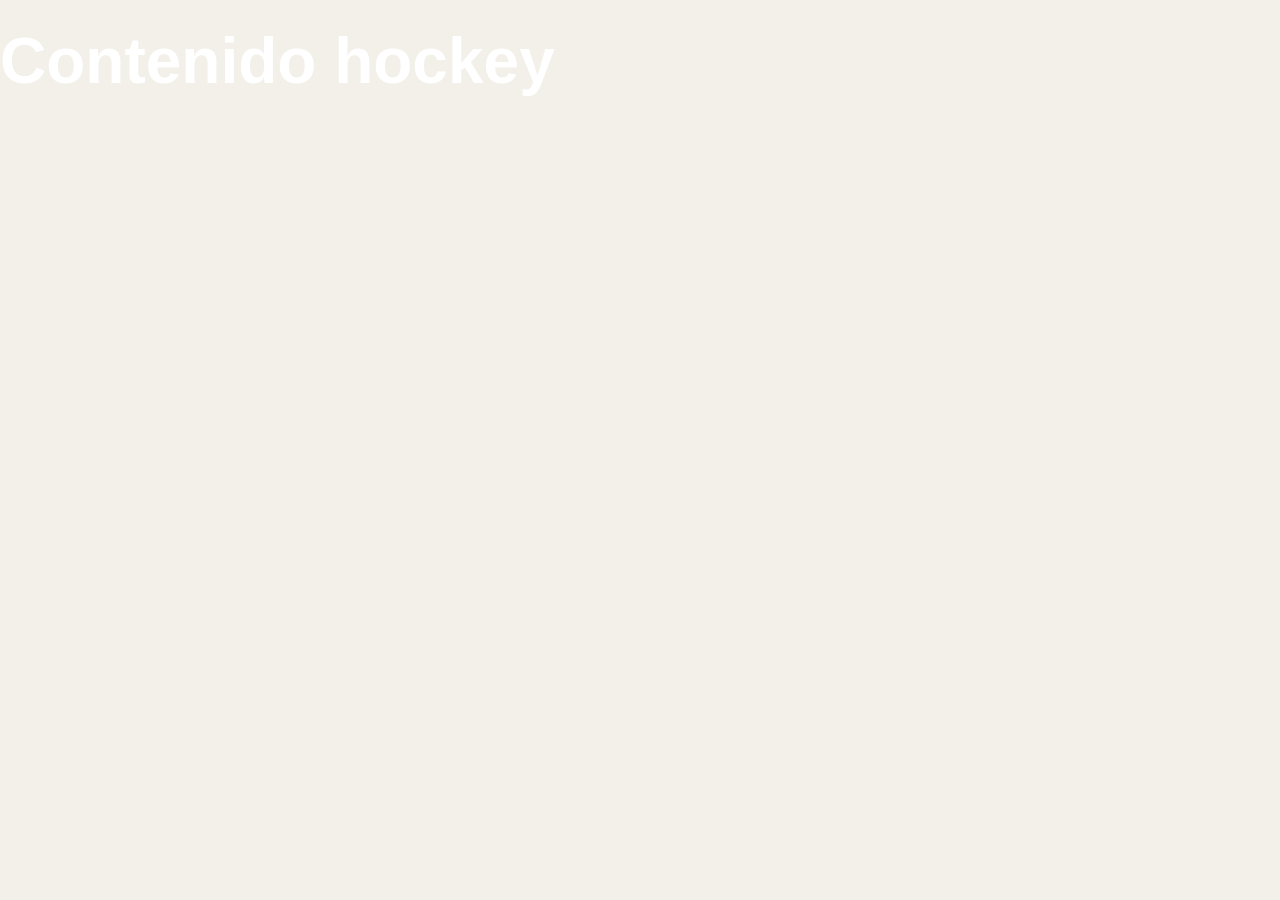
==== paginas/expediente.html @ 1c535597 "nueva actividad" ====
<!DOCTYPE html>
<html lang="en">
<head>
    <meta charset="UTF-8">
    <meta name="viewport" content="width=device-width, initial-scale=1.0">
    <link rel="stylesheet" href="../estilos.css">
    <title>Expediente</title>
</head>
<body>
    <h1>Contenido hockey</h1>
</body>
</html>
---- estilos.css ----
body {
    font-family: Arial, Helvetica, sans-serif;
    margin: 0;
    background-color: #f2f0e8;
    color: #171717;
    font-size: 16px;
    line-height: 1.6;
}

header {
    background-color: #171717;
    color: #f2f0e8;
    text-align: center;
    padding: 60px 30px;
}

header p {
    color: #3ffff5;
    font-size: 1rem;
    font-weight: 700;
    margin: 10px 0;
}

h1 {
    color: #ffffff;
    font-size: 4rem;
    font-weight: 700;
    margin: 10px 0;
}

nav{
    background-color: #3fffec;
    text-align: center;
    padding: 15px;
}

nav a{
    color: #171717;
    font-weight: 700;
    text-decoration: none;
    margin: 0 12px;
}

nav a:hover{
    color: rgb(79, 32, 247)
}

main {
    max-width: 900px;
    margin: auto;
    padding: 40px 30px;
}

section {
    background-color: #ffffff;
    margin-bottom: 24px;
    padding: 30px;
}

h2 {
    color: #171717;
    font-size: 1.8rem;
    font-weight: 700;
    margin-top: 0;
}

p {
    margin-bottom: 16px;
}

ul {
    line-height: 1.9;
}

ol {
    line-height: 1.9;
}

li {
    margin-bottom: 8px;
}
.excusa{
    background-color: #f4f4f4;
    padding: 20px;
    margin-bottom: 16px;
}

.excusa h3{
    color: #11aff8;
    margin-top: 0;
}
#estado{
    background-color: #171717;
    color: ghostwhite;
}

#estado h2{
    color: ghostwhite;
}

footer {
    background-color: #3ffcff;
    color: #171717;
    text-align: center;
    padding: 24px;
}

footer p {
    font-weight: 700;
    margin: 0;
}
body > img {
    display: block;
    width: 400px;
    max-width: 100%;
    margin: 20px auto;
}
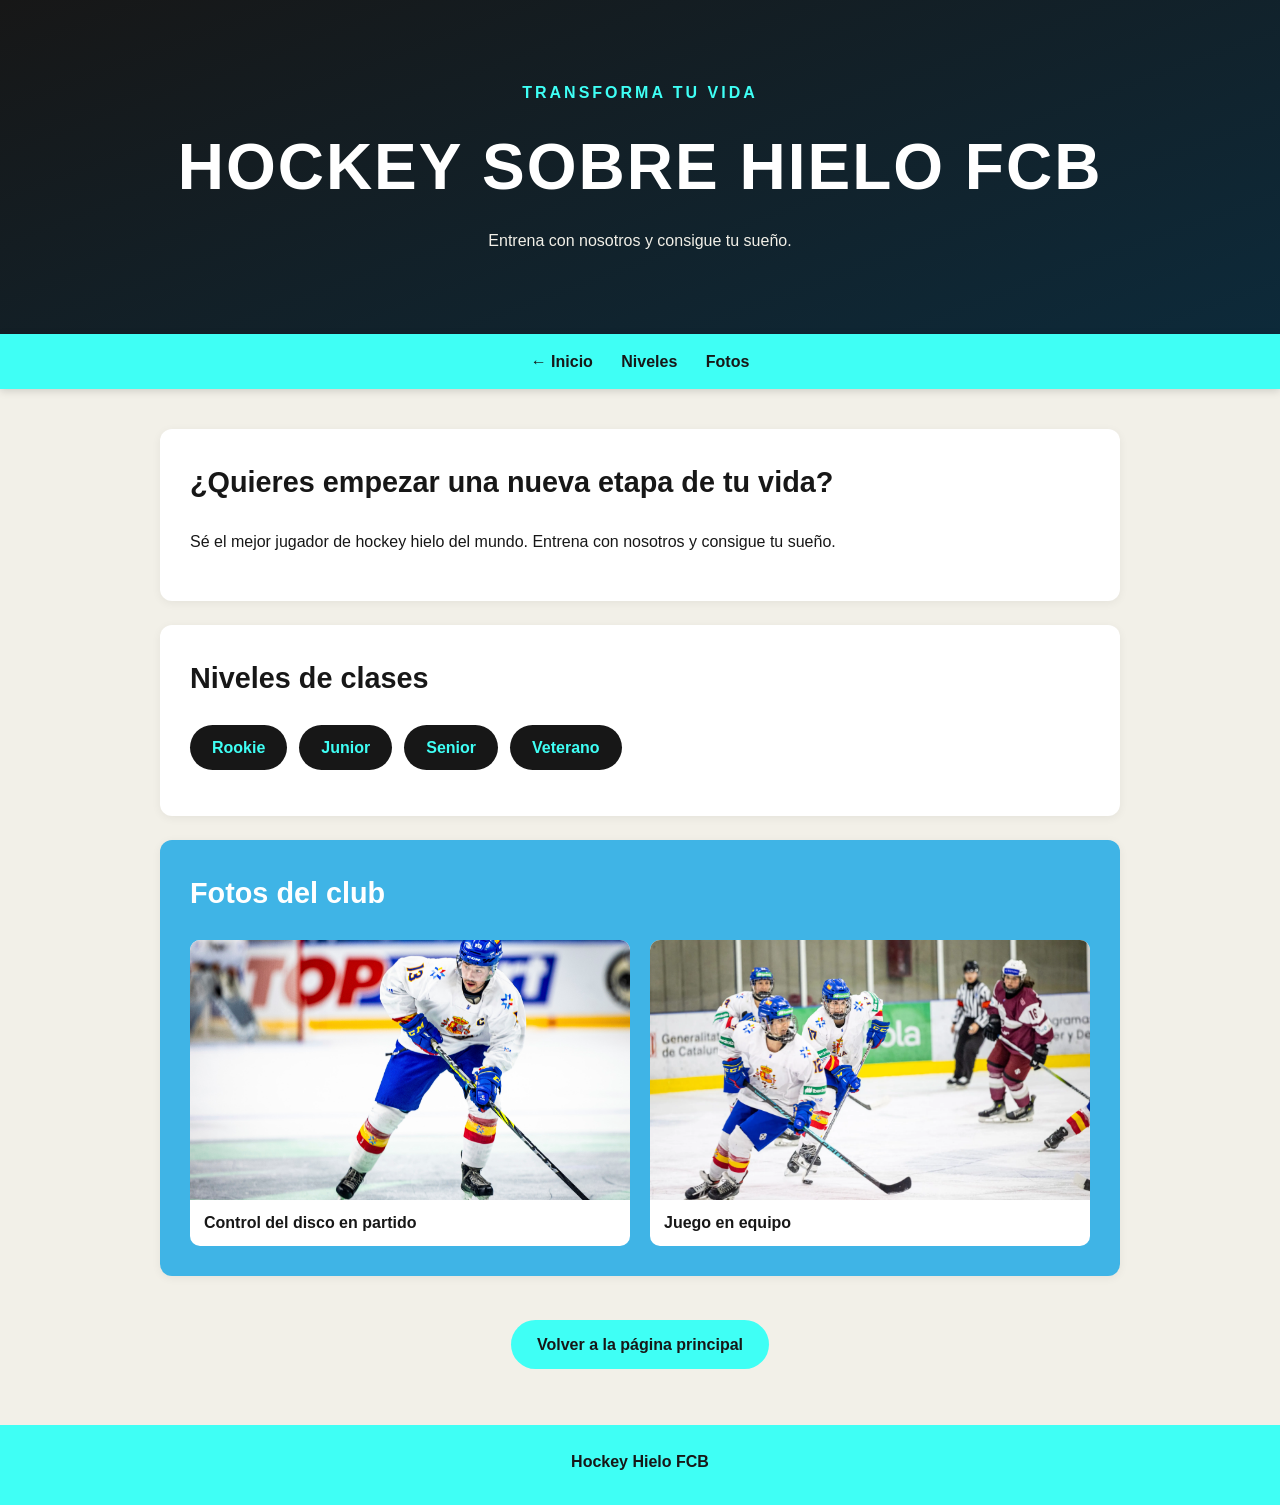
==== commit e7b4b1f5: "expediente" ====
--- a/paginas/expediente.html
+++ b/paginas/expediente.html
@@ -1,12 +1,86 @@
 <!DOCTYPE html>
-<html lang="en">
+<html lang="es">
+
 <head>
     <meta charset="UTF-8">
     <meta name="viewport" content="width=device-width, initial-scale=1.0">
+    <meta name="description" content="Hockey sobre hielo FCB: niveles de clases y fotos del club">
+
+    <title>Hockey Hielo FCB</title>
+
     <link rel="stylesheet" href="../estilos.css">
-    <title>Expediente</title>
+    <link rel="icon" href="data:image/svg+xml,<svg xmlns='http://www.w3.org/2000/svg' viewBox='0 0 100 100'><text y='.9em' font-size='90'>🏒</text></svg>">
 </head>
-<body>
-    <h1>Contenido hockey</h1>
+
+<body class="expediente">
+
+    <header>
+        <p class="etiqueta">TRANSFORMA TU VIDA</p>
+
+        <h1>HOCKEY SOBRE HIELO FCB</h1>
+
+        <p>Entrena con nosotros y consigue tu sueño.</p>
+    </header>
+
+    <nav>
+        <a href="../index.html">← Inicio</a>
+        <a href="#niveles">Niveles</a>
+        <a href="#fotos">Fotos</a>
+    </nav>
+
+    <main>
+
+        <section>
+            <h2>¿Quieres empezar una nueva etapa de tu vida?</h2>
+
+            <p>
+                Sé el mejor jugador de hockey hielo del mundo. Entrena con nosotros y consigue tu sueño.
+            </p>
+        </section>
+
+        <section id="niveles">
+            <h2>Niveles de clases</h2>
+
+            <ul class="niveles">
+                <li>Rookie</li>
+                <li>Junior</li>
+                <li>Senior</li>
+                <li>Veterano</li>
+            </ul>
+        </section>
+
+        <section id="fotos" class="HockeyHielo">
+            <h2>Fotos del club</h2>
+
+            <div class="galeria">
+                <figure>
+                    <img src="../img/fotohockeymariapla.jpg" alt="Jugador del club controlando el disco en la pista">
+                    <figcaption>Control del disco en partido</figcaption>
+                </figure>
+
+                <figure>
+                    <img src="../img/hockeyyyyy.webp" alt="Jugadores del club durante un partido">
+                    <figcaption>Juego en equipo</figcaption>
+                </figure>
+            </div>
+        </section>
+
+        <!-- Pendiente: añadir aquí un vídeo, un audio o un mapa cuando tengas los archivos.
+        <video src="" controls></video>
+        <audio src="" controls></audio>
+        <iframe src="" frameborder="0"></iframe>
+        -->
+
+        <p class="centrado">
+            <a class="boton" href="../index.html#archivo">Volver a la página principal</a>
+        </p>
+
+    </main>
+
+    <footer>
+        <p>Hockey Hielo FCB</p>
+    </footer>
+
 </body>
-</html>+
+</html>
--- a/estilos.css
+++ b/estilos.css
@@ -1,64 +1,115 @@
+/* ===== Colores ===== */
+:root {
+    --oscuro: #171717;
+    --claro: #f2f0e8;
+    --hielo: #3ffff5;
+    --azul: #11aff8;
+    --blanco: #ffffff;
+}
+
+html {
+    scroll-behavior: smooth;
+}
+
 body {
     font-family: Arial, Helvetica, sans-serif;
     margin: 0;
-    background-color: #f2f0e8;
-    color: #171717;
+    background-color: var(--claro);
+    color: var(--oscuro);
     font-size: 16px;
     line-height: 1.6;
 }
 
+img {
+    max-width: 100%;
+    display: block;
+}
+
+/* ===== Cabecera ===== */
 header {
-    background-color: #171717;
-    color: #f2f0e8;
+    background: linear-gradient(160deg, #171717 0%, #0d2a3a 100%);
+    color: var(--claro);
     text-align: center;
-    padding: 60px 30px;
+    padding: 70px 30px;
 }
 
 header p {
-    color: #3ffff5;
-    font-size: 1rem;
-    font-weight: 700;
     margin: 10px 0;
 }
 
+header .etiqueta {
+    color: var(--hielo);
+    font-weight: 700;
+    letter-spacing: 3px;
+}
+
 h1 {
-    color: #ffffff;
-    font-size: 4rem;
+    color: var(--blanco);
+    font-size: clamp(2.4rem, 7vw, 4rem);
     font-weight: 700;
     margin: 10px 0;
-}
-
-nav{
-    background-color: #3fffec;
+    letter-spacing: 2px;
+}
+
+/* ===== Botón ===== */
+.boton {
+    display: inline-block;
+    background-color: var(--hielo);
+    color: var(--oscuro);
+    font-weight: 700;
+    text-decoration: none;
+    padding: 12px 26px;
+    border-radius: 30px;
+    margin-top: 20px;
+    transition: transform 0.2s, background-color 0.2s;
+}
+
+.boton:hover {
+    background-color: var(--blanco);
+    transform: translateY(-2px);
+}
+
+/* ===== Menú ===== */
+nav {
+    background-color: var(--hielo);
     text-align: center;
     padding: 15px;
-}
-
-nav a{
-    color: #171717;
+    position: sticky;
+    top: 0;
+    z-index: 10;
+    box-shadow: 0 2px 8px rgba(0, 0, 0, 0.15);
+}
+
+nav a {
+    color: var(--oscuro);
     font-weight: 700;
     text-decoration: none;
     margin: 0 12px;
-}
-
-nav a:hover{
-    color: rgb(79, 32, 247)
-}
-
+    display: inline-block;
+}
+
+nav a:hover {
+    color: rgb(79, 32, 247);
+}
+
+/* ===== Contenido ===== */
 main {
-    max-width: 900px;
+    max-width: 960px;
     margin: auto;
-    padding: 40px 30px;
+    padding: 40px 20px;
 }
 
 section {
-    background-color: #ffffff;
+    background-color: var(--blanco);
     margin-bottom: 24px;
     padding: 30px;
+    border-radius: 12px;
+    box-shadow: 0 2px 10px rgba(0, 0, 0, 0.06);
+    scroll-margin-top: 70px;
 }
 
 h2 {
-    color: #171717;
+    color: var(--oscuro);
     font-size: 1.8rem;
     font-weight: 700;
     margin-top: 0;
@@ -68,50 +119,182 @@
     margin-bottom: 16px;
 }
 
-ul {
-    line-height: 1.9;
-}
-
-ol {
-    line-height: 1.9;
-}
-
 li {
     margin-bottom: 8px;
 }
-.excusa{
+
+.centrado {
+    text-align: center;
+}
+
+/* Intro con foto al lado */
+.intro {
+    display: flex;
+    gap: 30px;
+    align-items: center;
+}
+
+.intro img {
+    width: 260px;
+    border-radius: 12px;
+}
+
+/* ===== Tarjetas de clases ===== */
+.tarjetas {
+    display: grid;
+    grid-template-columns: repeat(2, 1fr);
+    gap: 16px;
+}
+
+.excusa {
     background-color: #f4f4f4;
     padding: 20px;
-    margin-bottom: 16px;
-}
-
-.excusa h3{
-    color: #11aff8;
+    border-radius: 10px;
+    border-left: 5px solid var(--azul);
+    transition: transform 0.2s;
+}
+
+.excusa:hover {
+    transform: translateY(-4px);
+}
+
+.excusa h3 {
+    color: var(--azul);
     margin-top: 0;
 }
-#estado{
-    background-color: #171717;
+
+.excusa p {
+    margin-bottom: 0;
+}
+
+/* ===== Pasos del entrenamiento ===== */
+.pasos {
+    list-style: none;
+    counter-reset: paso;
+    padding: 0;
+}
+
+.pasos li {
+    counter-increment: paso;
+    display: flex;
+    align-items: center;
+    gap: 14px;
+    margin-bottom: 12px;
+}
+
+.pasos li::before {
+    content: counter(paso);
+    background-color: var(--oscuro);
+    color: var(--hielo);
+    font-weight: 700;
+    min-width: 34px;
+    height: 34px;
+    border-radius: 50%;
+    display: flex;
+    align-items: center;
+    justify-content: center;
+}
+
+/* ===== Estado ===== */
+#estado {
+    background-color: var(--oscuro);
     color: ghostwhite;
 }
 
-#estado h2{
+#estado h2 {
     color: ghostwhite;
 }
 
+.operativo {
+    color: #4ade80;
+    font-weight: 700;
+    font-size: 1.2rem;
+    margin-bottom: 4px;
+}
+
+/* ===== Página del club ===== */
+.niveles {
+    list-style: none;
+    padding: 0;
+    display: flex;
+    flex-wrap: wrap;
+    gap: 12px;
+}
+
+.niveles li {
+    background-color: var(--oscuro);
+    color: var(--hielo);
+    font-weight: 700;
+    padding: 10px 22px;
+    border-radius: 30px;
+    margin: 0;
+}
+
+.HockeyHielo {
+    background-color: #3fb4e6;
+}
+
+.HockeyHielo h2 {
+    color: var(--blanco);
+}
+
+.galeria {
+    display: grid;
+    grid-template-columns: repeat(2, 1fr);
+    gap: 20px;
+}
+
+.galeria figure {
+    margin: 0;
+    background-color: var(--blanco);
+    border-radius: 10px;
+    overflow: hidden;
+}
+
+.galeria img {
+    width: 100%;
+    height: 260px;
+    object-fit: cover;
+}
+
+.galeria figcaption {
+    padding: 10px 14px;
+    font-weight: 700;
+}
+
+/* ===== Pie ===== */
 footer {
-    background-color: #3ffcff;
-    color: #171717;
+    background-color: var(--hielo);
+    color: var(--oscuro);
     text-align: center;
     padding: 24px;
 }
 
 footer p {
     font-weight: 700;
-    margin: 0;
-}
-body > img {
-    display: block;
-    width: 400px;
-    max-width: 100%;
-    margin: 20px auto;
-}+    margin: 0 0 6px;
+}
+
+footer a {
+    color: var(--oscuro);
+}
+
+/* ===== Móvil ===== */
+@media (max-width: 700px) {
+    .intro {
+        flex-direction: column;
+    }
+
+    .intro img {
+        width: 100%;
+    }
+
+    .tarjetas,
+    .galeria {
+        grid-template-columns: 1fr;
+    }
+
+    section {
+        padding: 22px;
+    }
+}
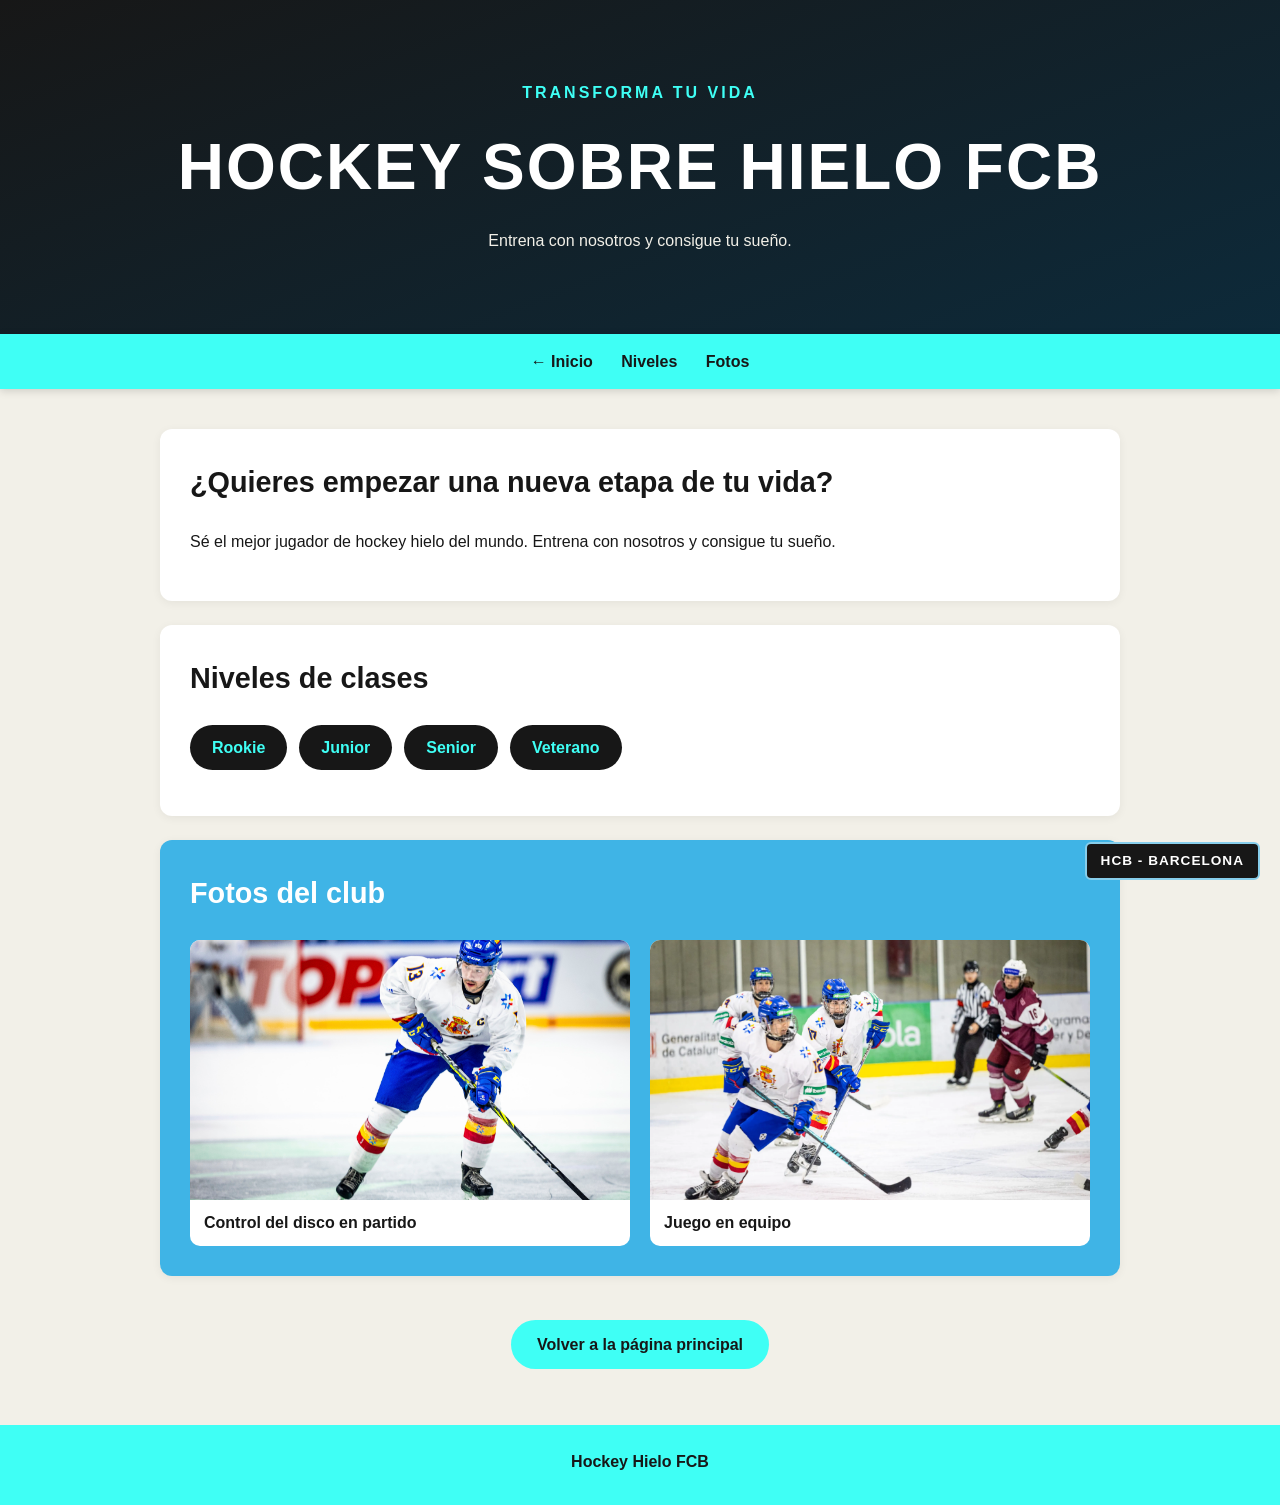
==== commit e5c7a8a3: "nueva subida" ====
--- a/paginas/expediente.html
+++ b/paginas/expediente.html
@@ -13,6 +13,8 @@
 </head>
 
 <body class="expediente">
+
+    <div class="fijo">HCB - BARCELONA</div>
 
     <header>
         <p class="etiqueta">TRANSFORMA TU VIDA</p>
--- a/estilos.css
+++ b/estilos.css
@@ -1,4 +1,4 @@
-/* ===== Colores ===== */
+
 :root {
     --oscuro: #171717;
     --claro: #f2f0e8;
@@ -25,7 +25,7 @@
     display: block;
 }
 
-/* ===== Cabecera ===== */
+
 header {
     background: linear-gradient(160deg, #171717 0%, #0d2a3a 100%);
     color: var(--claro);
@@ -51,7 +51,7 @@
     letter-spacing: 2px;
 }
 
-/* ===== Botón ===== */
+
 .boton {
     display: inline-block;
     background-color: var(--hielo);
@@ -69,7 +69,7 @@
     transform: translateY(-2px);
 }
 
-/* ===== Menú ===== */
+
 nav {
     background-color: var(--hielo);
     text-align: center;
@@ -92,7 +92,7 @@
     color: rgb(79, 32, 247);
 }
 
-/* ===== Contenido ===== */
+
 main {
     max-width: 960px;
     margin: auto;
@@ -127,7 +127,7 @@
     text-align: center;
 }
 
-/* Intro con foto al lado */
+
 .intro {
     display: flex;
     gap: 30px;
@@ -139,7 +139,6 @@
     border-radius: 12px;
 }
 
-/* ===== Tarjetas de clases ===== */
 .tarjetas {
     display: grid;
     grid-template-columns: repeat(2, 1fr);
@@ -167,7 +166,7 @@
     margin-bottom: 0;
 }
 
-/* ===== Pasos del entrenamiento ===== */
+
 .pasos {
     list-style: none;
     counter-reset: paso;
@@ -195,7 +194,7 @@
     justify-content: center;
 }
 
-/* ===== Estado ===== */
+
 #estado {
     background-color: var(--oscuro);
     color: ghostwhite;
@@ -212,7 +211,7 @@
     margin-bottom: 4px;
 }
 
-/* ===== Página del club ===== */
+
 .niveles {
     list-style: none;
     padding: 0;
@@ -262,7 +261,7 @@
     font-weight: 700;
 }
 
-/* ===== Pie ===== */
+
 footer {
     background-color: var(--hielo);
     color: var(--oscuro);
@@ -279,22 +278,19 @@
     color: var(--oscuro);
 }
 
-/* ===== Móvil ===== */
-@media (max-width: 700px) {
-    .intro {
-        flex-direction: column;
-    }
-
-    .intro img {
-        width: 100%;
-    }
-
-    .tarjetas,
-    .galeria {
-        grid-template-columns: 1fr;
-    }
-
-    section {
-        padding: 22px;
-    }
-}
+
+/* Rectángulo fijo HCB - BARCELONA */
+.fijo {
+    position: fixed;
+    bottom: 20px;
+    right: 20px;
+    z-index: 20;
+    background-color: var(--oscuro);
+    color: var(--blanco);
+    border: 2px solid skyblue;
+    border-radius: 6px;
+    padding: 6px 14px;
+    font-size: 0.85rem;
+    font-weight: 700;
+    letter-spacing: 1px;
+}
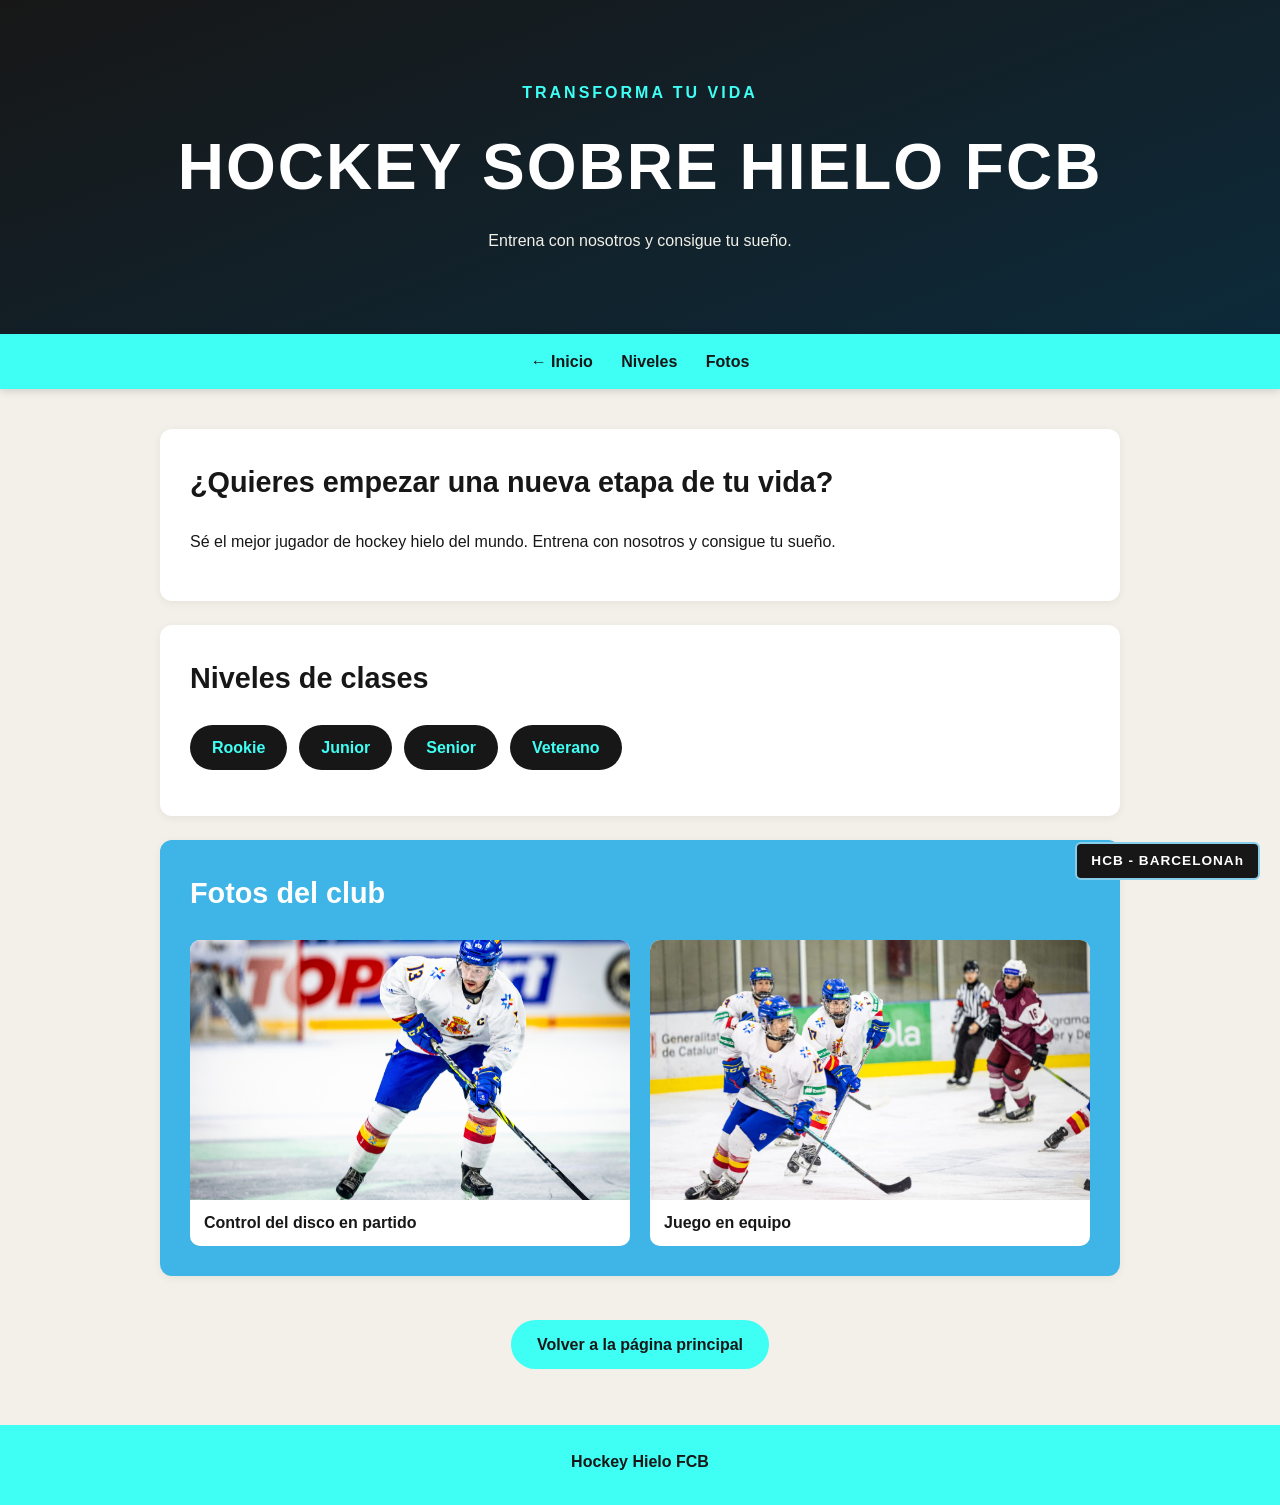
==== commit ad3159b3: "newpush" ====
--- a/paginas/expediente.html
+++ b/paginas/expediente.html
@@ -14,7 +14,7 @@
 
 <body class="expediente">
 
-    <div class="fijo">HCB - BARCELONA</div>
+    <div class="fijo">HCB - BARCELONAh</div>
 
     <header>
         <p class="etiqueta">TRANSFORMA TU VIDA</p>
